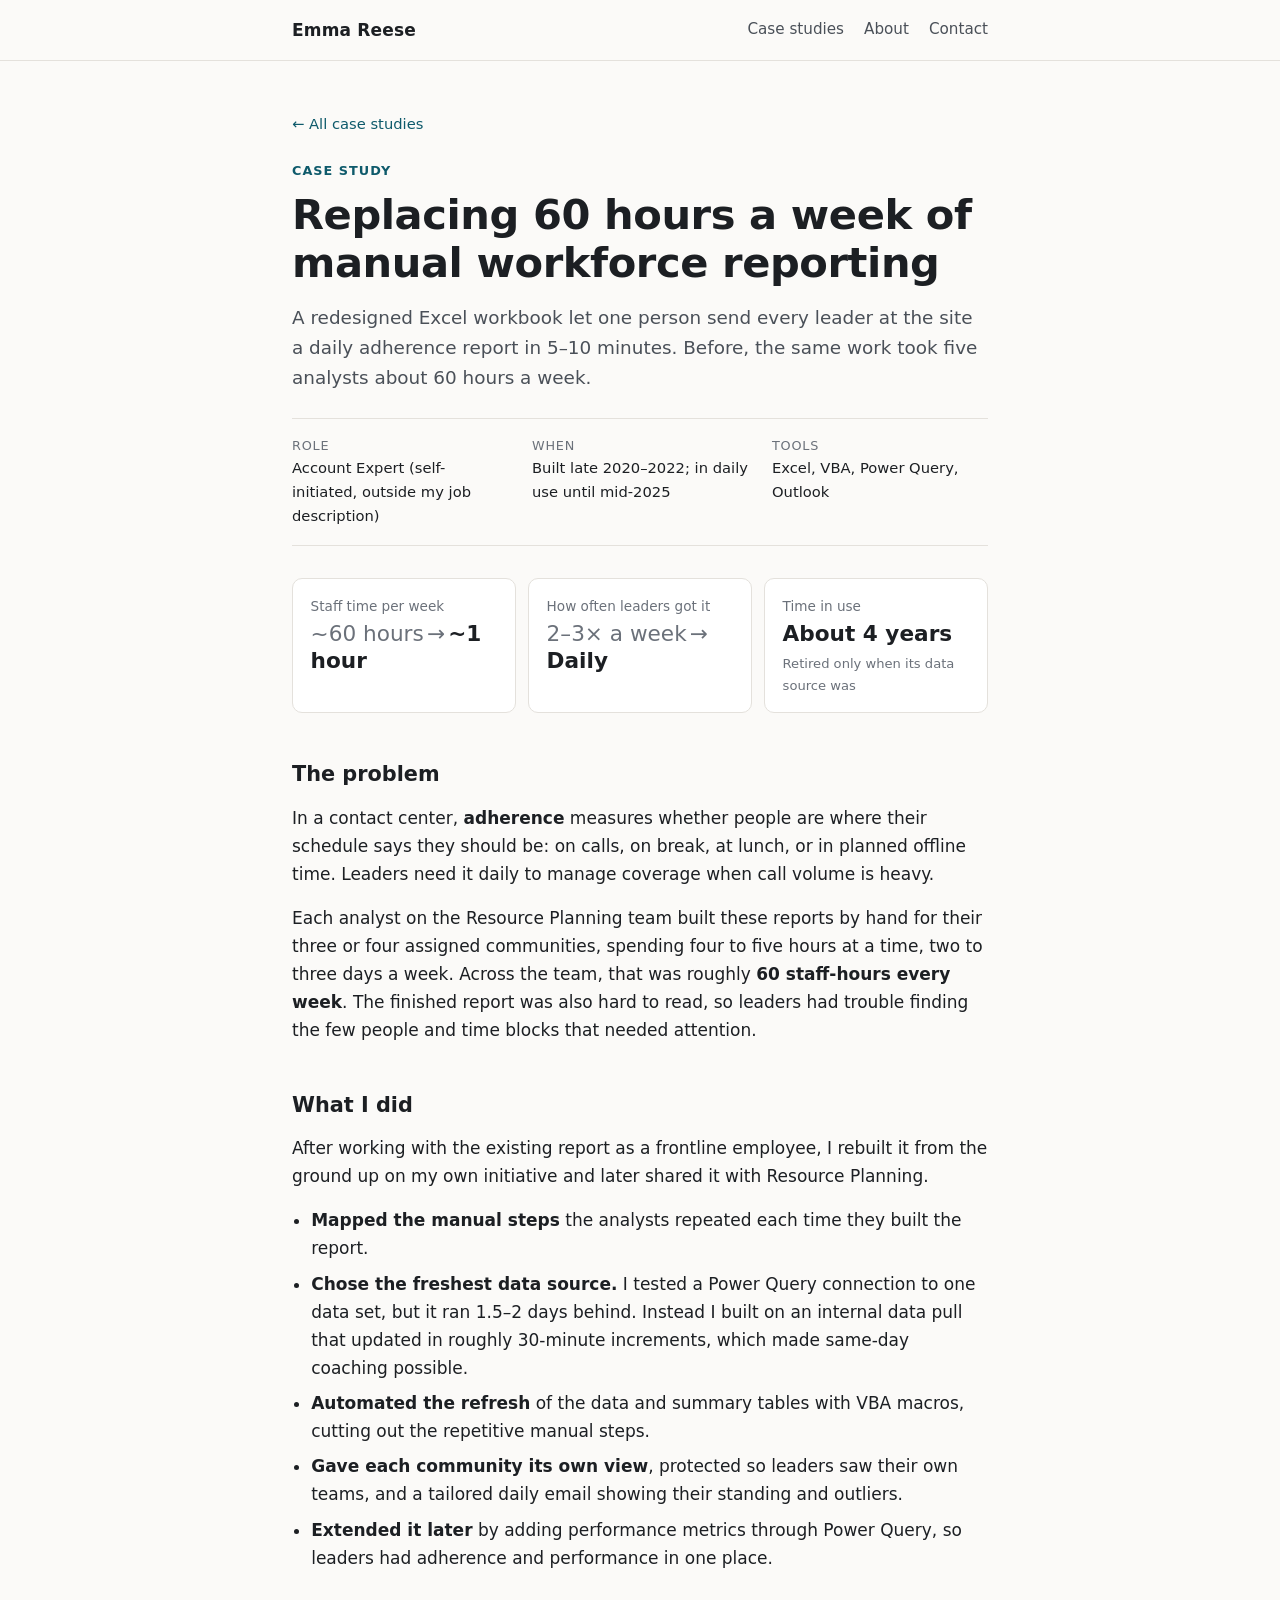
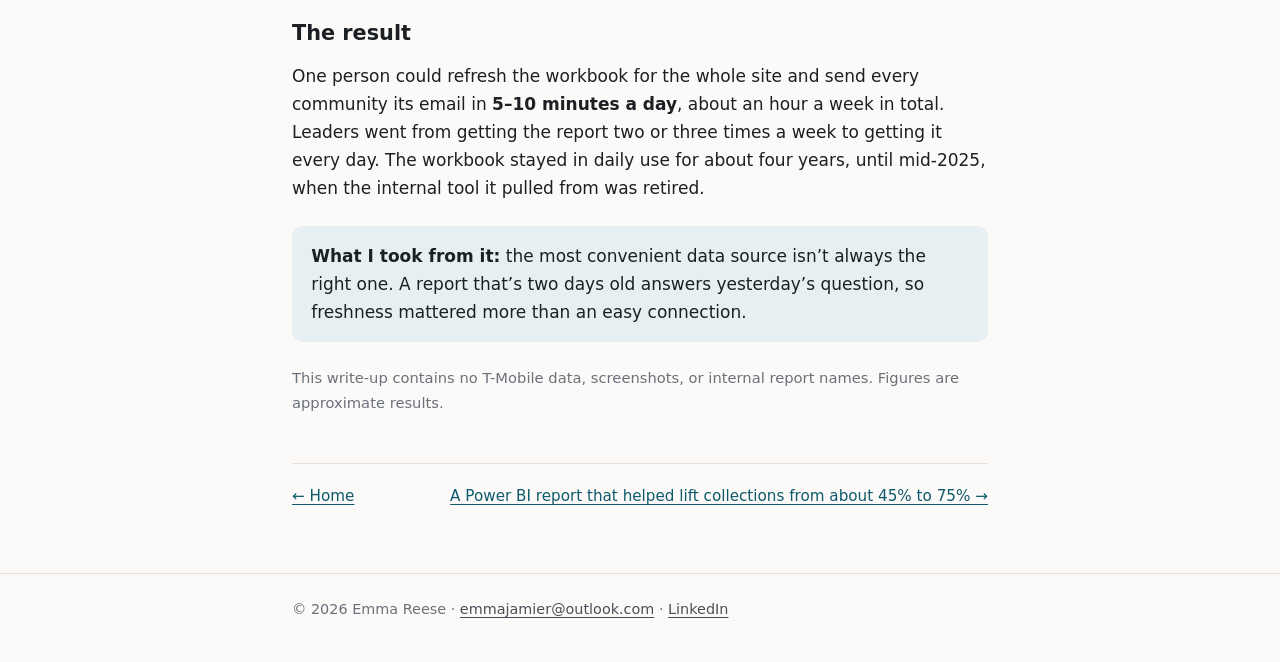
==== adherence-reporting.html @ 2f01b578 "Add files via upload" ====
<!DOCTYPE html>
<html lang="en">
<head>
<meta charset="utf-8">
<meta name="viewport" content="width=device-width, initial-scale=1">
<title>Replacing 60 hours a week of manual workforce reporting | Emma Reese</title>
<meta name="description" content="How a self-built Excel workbook replaced about 60 staff-hours a week of manual adherence reporting with a 5–10 minute daily process.">
<meta property="og:title" content="Replacing 60 hours a week of manual workforce reporting">
<meta property="og:description" content="How a self-built Excel workbook replaced about 60 staff-hours a week of manual adherence reporting with a 5–10 minute daily process.">
<link rel="stylesheet" href="style.css">
</head>
<body>
<header class="site-head">
  <div class="wrap">
    <a class="brand" href="index.html">Emma Reese</a>
    <nav aria-label="Main">
      <a href="index.html#case-studies">Case studies</a>
      <a href="index.html#about">About</a>
      <a href="index.html#contact">Contact</a>
    </nav>
  </div>
</header>

<main>
  <article class="wrap">
    <a class="back" href="index.html#case-studies">← All case studies</a>
    <p class="eyebrow">Case study</p>
    <h1>Replacing 60 hours a week of manual workforce reporting</h1>
    <p class="lede">A redesigned Excel workbook let one person send every leader at the site a daily adherence report in 5–10 minutes. Before, the same work took five analysts about 60 hours a week.</p>
    <dl class="meta">
      <div><dt>Role</dt><dd>Account Expert (self-initiated, outside my job description)</dd></div>
      <div><dt>When</dt><dd>Built late 2020–2022; in daily use until mid-2025</dd></div>
      <div><dt>Tools</dt><dd>Excel, VBA, Power Query, Outlook</dd></div>
    </dl>
    <div class="stats" role="list">
      <div class="stat" role="listitem">
        <p class="label">Staff time per week</p>
        <p class="value"><span class="from">~60 hours</span><span class="arrow" aria-hidden="true">→</span><span class="sr-only"> to </span>~1 hour</p>
      </div>
      <div class="stat" role="listitem">
        <p class="label">How often leaders got it</p>
        <p class="value"><span class="from">2–3× a week</span><span class="arrow" aria-hidden="true">→</span><span class="sr-only"> to </span>Daily</p>
      </div>
      <div class="stat" role="listitem">
        <p class="label">Time in use</p>
        <p class="value">About 4 years</p>
        <p class="note">Retired only when its data source was</p>
      </div>
    </div>

    <h2>The problem</h2>
    <p>In a contact center, <strong>adherence</strong> measures whether people are where their schedule says they should be: on calls, on break, at lunch, or in planned offline time. Leaders need it daily to manage coverage when call volume is heavy.</p>
    <p>Each analyst on the Resource Planning team built these reports by hand for their three or four assigned communities, spending four to five hours at a time, two to three days a week. Across the team, that was roughly <strong>60 staff-hours every week</strong>. The finished report was also hard to read, so leaders had trouble finding the few people and time blocks that needed attention.</p>

    <h2>What I did</h2>
    <p>After working with the existing report as a frontline employee, I rebuilt it from the ground up on my own initiative and later shared it with Resource Planning.</p>
    <ul class="clean">
      <li><strong>Mapped the manual steps</strong> the analysts repeated each time they built the report.</li>
      <li><strong>Chose the freshest data source.</strong> I tested a Power Query connection to one data set, but it ran 1.5–2 days behind. Instead I built on an internal data pull that updated in roughly 30-minute increments, which made same-day coaching possible.</li>
      <li><strong>Automated the refresh</strong> of the data and summary tables with VBA macros, cutting out the repetitive manual steps.</li>
      <li><strong>Gave each community its own view</strong>, protected so leaders saw their own teams, and a tailored daily email showing their standing and outliers.</li>
      <li><strong>Extended it later</strong> by adding performance metrics through Power Query, so leaders had adherence and performance in one place.</li>
    </ul>

    <h2>The result</h2>
    <p>One person could refresh the workbook for the whole site and send every community its email in <strong>5–10 minutes a day</strong>, about an hour a week in total. Leaders went from getting the report two or three times a week to getting it every day. The workbook stayed in daily use for about four years, until mid-2025, when the internal tool it pulled from was retired.</p>

    <div class="callout">
      <p><strong>What I took from it:</strong> the most convenient data source isn’t always the right one. A report that’s two days old answers yesterday’s question, so freshness mattered more than an easy connection.</p>
    </div>

    <p class="muted">This write-up contains no T-Mobile data, screenshots, or internal report names. Figures are approximate results.</p>
    <nav class="pager" aria-label="Case studies">
      <a href="index.html">← Home</a>
      <a href="collections-report.html">A Power BI report that helped lift collections from about 45% to 75% →</a>
    </nav>
  </article>
</main>

<footer class="site-foot">
  <div class="wrap">© 2026 Emma Reese · <a href="mailto:emmajamier@outlook.com">emmajamier@outlook.com</a> · <a href="https://linkedin.com/in/emmaj-reese">LinkedIn</a></div>
</footer>
</body>
</html>
---- style.css ----
:root {
  --bg: #fbfaf8;
  --surface: #ffffff;
  --ink: #1c1f23;
  --ink-2: #4a5058;
  --ink-3: #6b717a;
  --line: #e4e1dc;
  --accent: #0e5a6b;
  --accent-soft: #e6f0f2;
  --max: 46rem;
}
@media (prefers-color-scheme: dark) {
  :root {
    --bg: #15171a;
    --surface: #1d2024;
    --ink: #eceae6;
    --ink-2: #b9bcc1;
    --ink-3: #8d9198;
    --line: #2f3338;
    --accent: #7cc4d3;
    --accent-soft: #1f3338;
  }
}

* { box-sizing: border-box; }
html { -webkit-text-size-adjust: 100%; }
body {
  margin: 0;
  background: var(--bg);
  color: var(--ink);
  font: 17px/1.65 system-ui, -apple-system, "Segoe UI", Roboto, "Helvetica Neue", Arial, sans-serif;
}
a { color: var(--accent); text-underline-offset: 3px; }
a:hover { text-decoration-thickness: 2px; }
a:focus-visible { outline: 2px solid var(--accent); outline-offset: 3px; border-radius: 2px; }

.wrap { max-width: var(--max); margin: 0 auto; padding: 0 1.25rem; }

/* Header */
.site-head { border-bottom: 1px solid var(--line); }
.site-head .wrap { display: flex; justify-content: space-between; align-items: center; padding-top: 1rem; padding-bottom: 1rem; gap: 1rem; flex-wrap: wrap; }
.brand { font-weight: 700; color: var(--ink); text-decoration: none; letter-spacing: .01em; }
.site-head nav { display: flex; gap: 1.25rem; font-size: .95rem; }
.site-head nav a { color: var(--ink-2); text-decoration: none; }
.site-head nav a:hover { color: var(--accent); }

main { padding: 3rem 0 4rem; }

/* Type */
h1 { font-size: clamp(1.9rem, 4.5vw, 2.6rem); line-height: 1.15; margin: 0 0 1rem; letter-spacing: -.01em; }
h2 { font-size: 1.3rem; margin: 2.75rem 0 .75rem; }
h3 { font-size: 1.05rem; margin: 0 0 .35rem; }
p { margin: 0 0 1rem; }
.lede { font-size: 1.15rem; color: var(--ink-2); }
.eyebrow { font-size: .8rem; font-weight: 600; letter-spacing: .08em; text-transform: uppercase; color: var(--accent); margin: 0 0 .6rem; }
.muted { color: var(--ink-3); font-size: .92rem; }
ul.clean { padding-left: 1.2rem; margin: 0 0 1rem; }
ul.clean li { margin-bottom: .45rem; }

/* Stat tiles */
.stats { display: grid; grid-template-columns: repeat(auto-fit, minmax(13rem, 1fr)); gap: .75rem; margin: 2rem 0; }
.stat { background: var(--surface); border: 1px solid var(--line); border-radius: 10px; padding: 1rem 1.1rem; }
.stat .label { font-size: .85rem; color: var(--ink-3); margin: 0 0 .25rem; }
.stat .value { font-size: 1.35rem; font-weight: 700; line-height: 1.25; margin: 0; }
.stat .value .from { color: var(--ink-3); font-weight: 500; }
.stat .value .arrow { color: var(--ink-3); font-weight: 400; padding: 0 .2rem; }
.stat .note { font-size: .82rem; color: var(--ink-3); margin: .3rem 0 0; }

/* Case study cards */
.cards { display: grid; gap: .9rem; margin-top: 1rem; }
.card { display: block; background: var(--surface); border: 1px solid var(--line); border-radius: 10px; padding: 1.15rem 1.25rem; text-decoration: none; color: var(--ink); transition: border-color .15s, transform .15s; }
.card:hover { border-color: var(--accent); transform: translateY(-1px); }
.card h3 { color: var(--ink); }
.card p { margin: 0; color: var(--ink-2); font-size: .97rem; }
.card .tag { display: inline-block; margin-top: .6rem; font-size: .8rem; color: var(--accent); background: var(--accent-soft); padding: .15rem .55rem; border-radius: 99px; }

/* Case study page */
.meta { display: grid; grid-template-columns: repeat(auto-fit, minmax(10rem, 1fr)); gap: .5rem 1.5rem; border-top: 1px solid var(--line); border-bottom: 1px solid var(--line); padding: 1rem 0; margin: 1.5rem 0 0; font-size: .92rem; }
.meta dt { color: var(--ink-3); font-size: .8rem; text-transform: uppercase; letter-spacing: .06em; }
.meta dd { margin: 0; }
.callout { background: var(--accent-soft); border-radius: 10px; padding: 1rem 1.2rem; margin: 1.5rem 0; }
.callout p:last-child { margin: 0; }
.back { display: inline-block; font-size: .92rem; margin-bottom: 1.5rem; text-decoration: none; }
.pager { display: flex; justify-content: space-between; gap: 1rem; margin-top: 3rem; padding-top: 1.25rem; border-top: 1px solid var(--line); font-size: .95rem; flex-wrap: wrap; }

.chips { display: flex; flex-wrap: wrap; gap: .45rem; padding: 0; margin: .5rem 0 1rem; list-style: none; }
.chips li { font-size: .88rem; border: 1px solid var(--line); background: var(--surface); padding: .2rem .65rem; border-radius: 99px; }

/* Footer */
.site-foot { border-top: 1px solid var(--line); padding: 1.5rem 0 2.5rem; font-size: .9rem; color: var(--ink-3); }
.site-foot a { color: var(--ink-2); }

.sr-only { position: absolute; width: 1px; height: 1px; padding: 0; margin: -1px; overflow: hidden; clip: rect(0,0,0,0); white-space: nowrap; border: 0; }
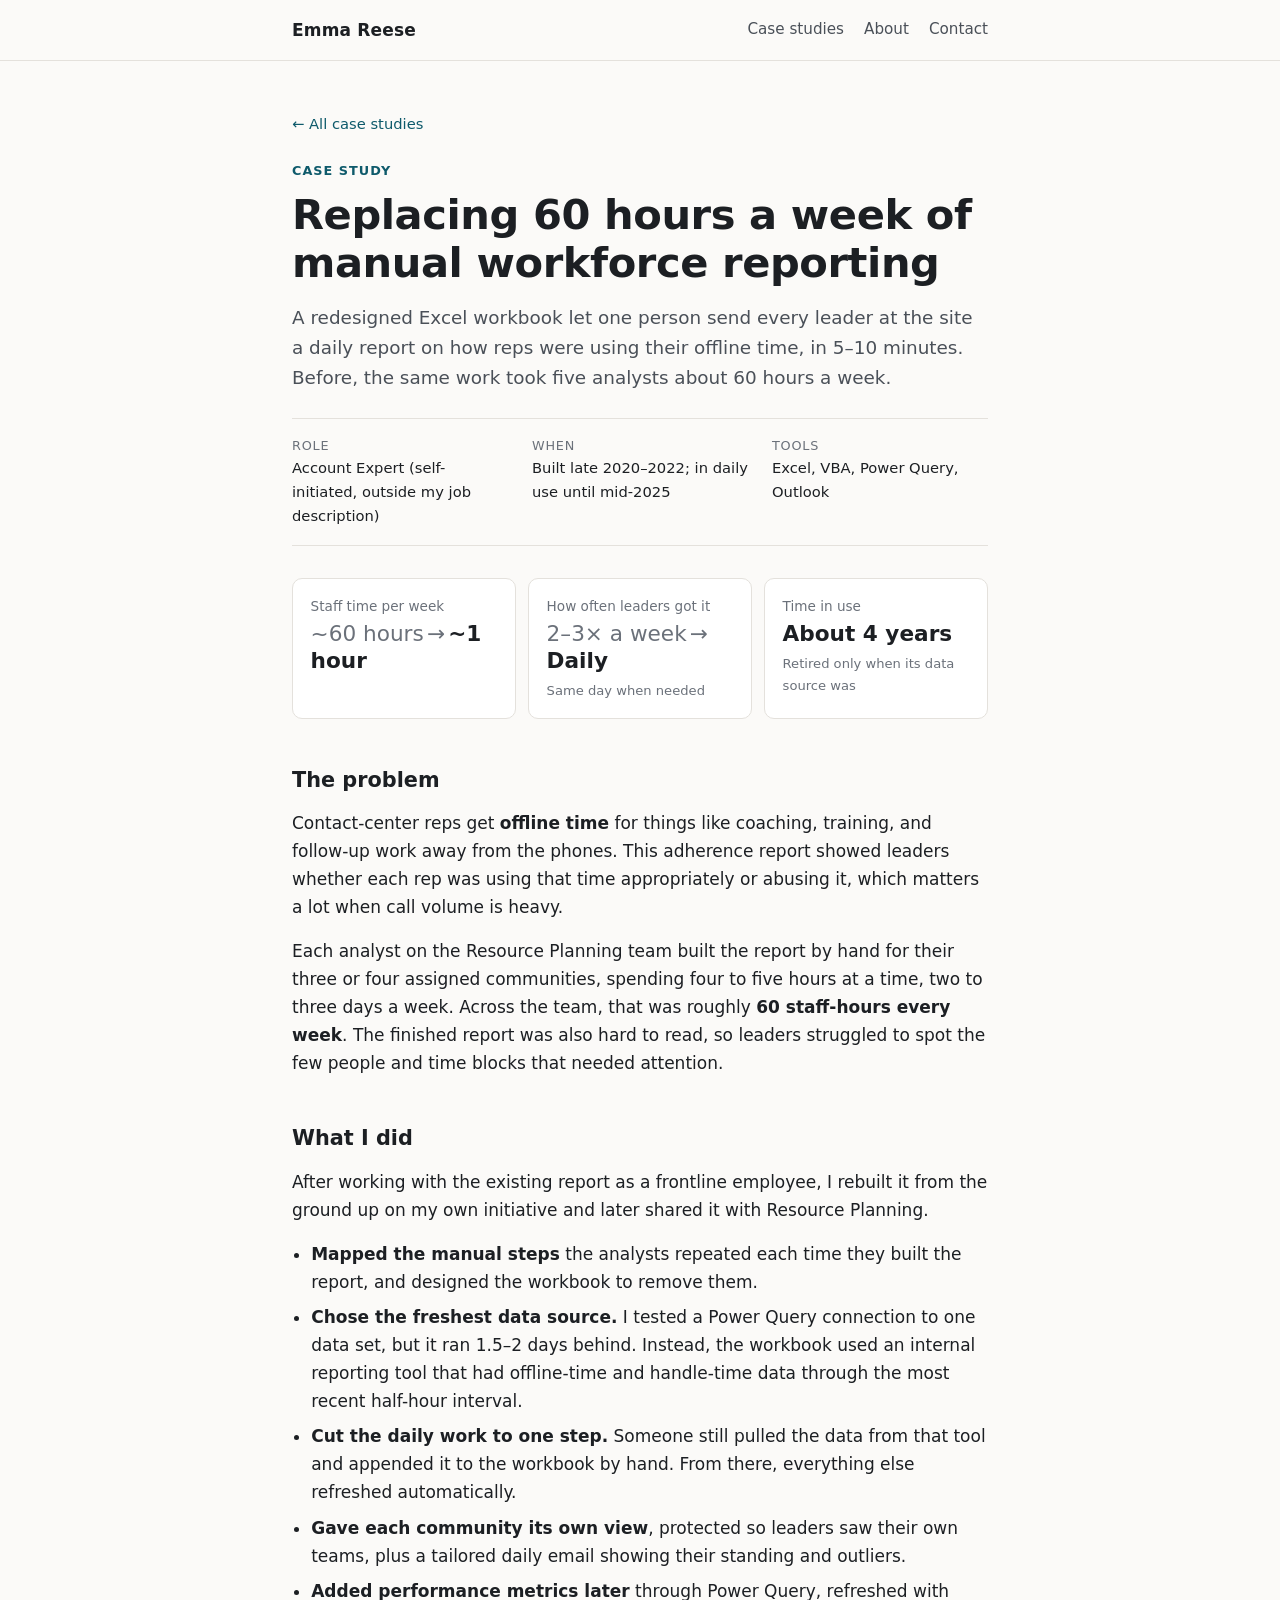
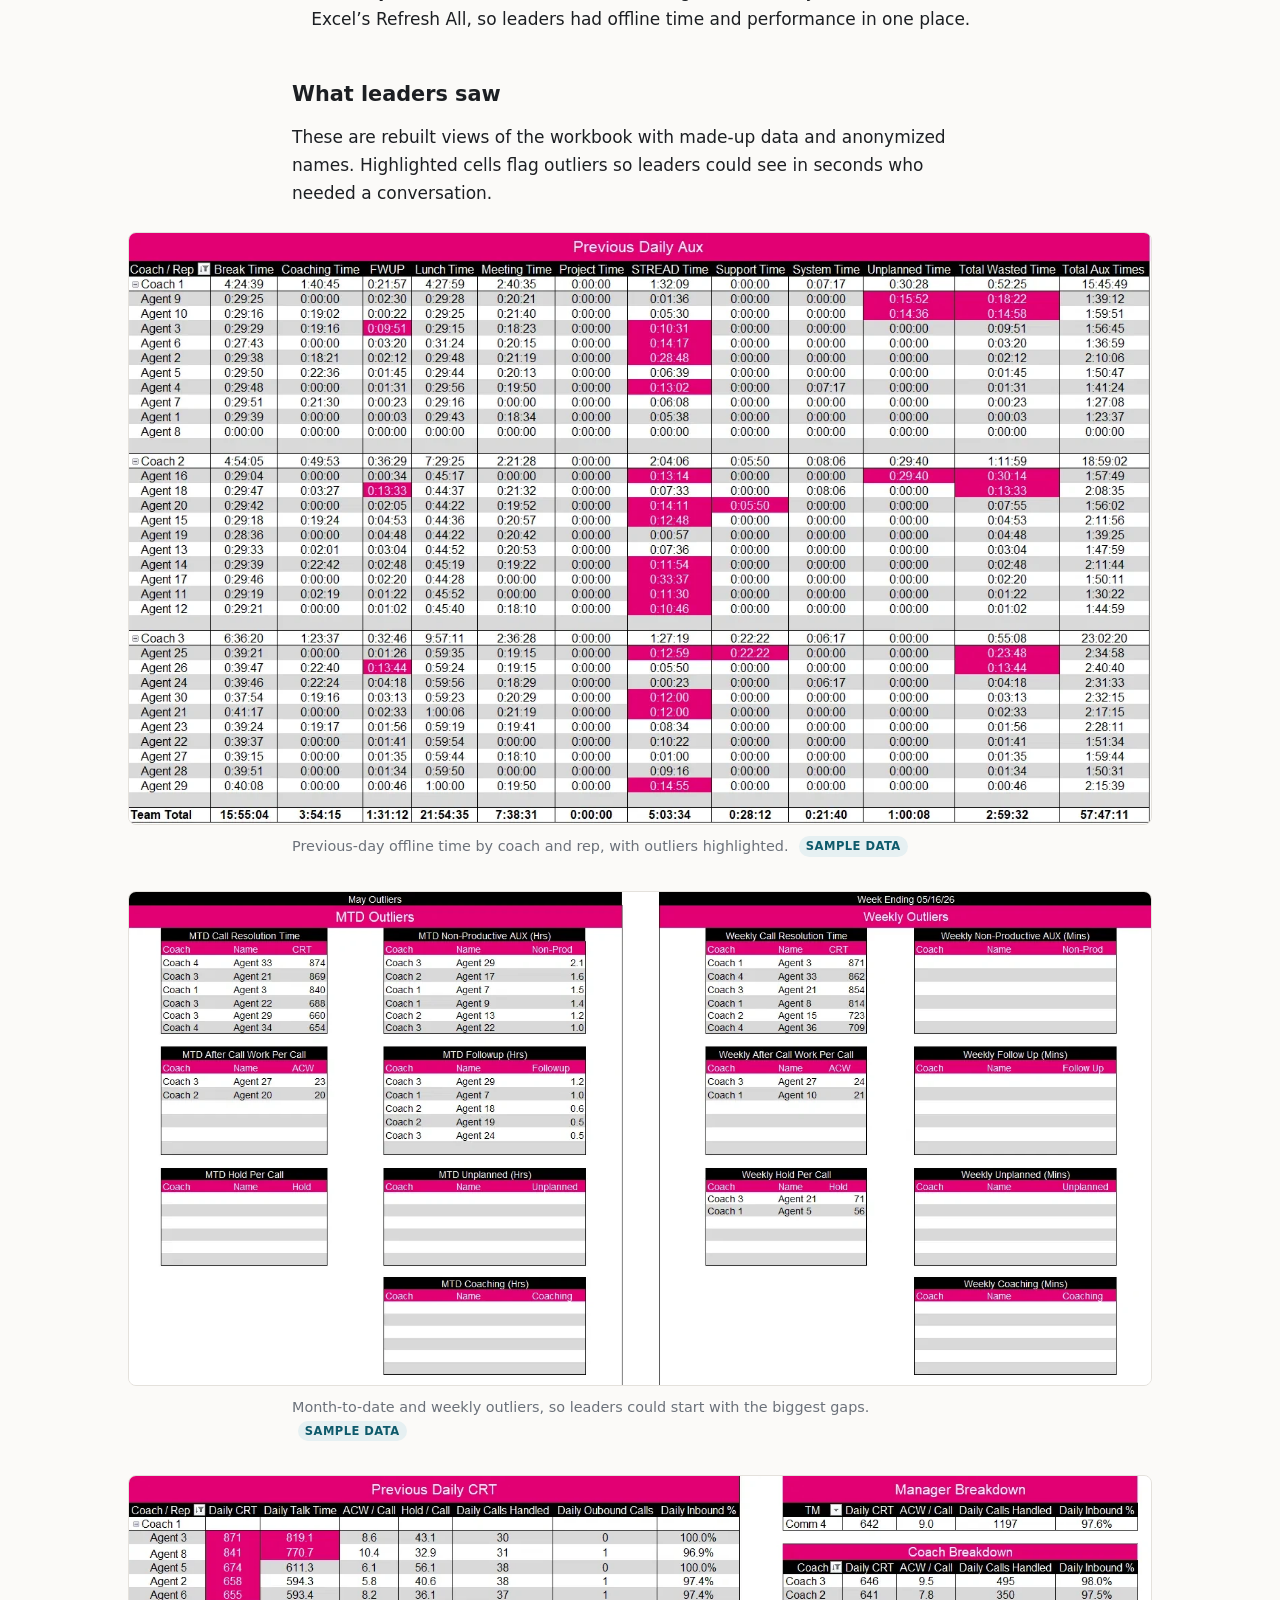
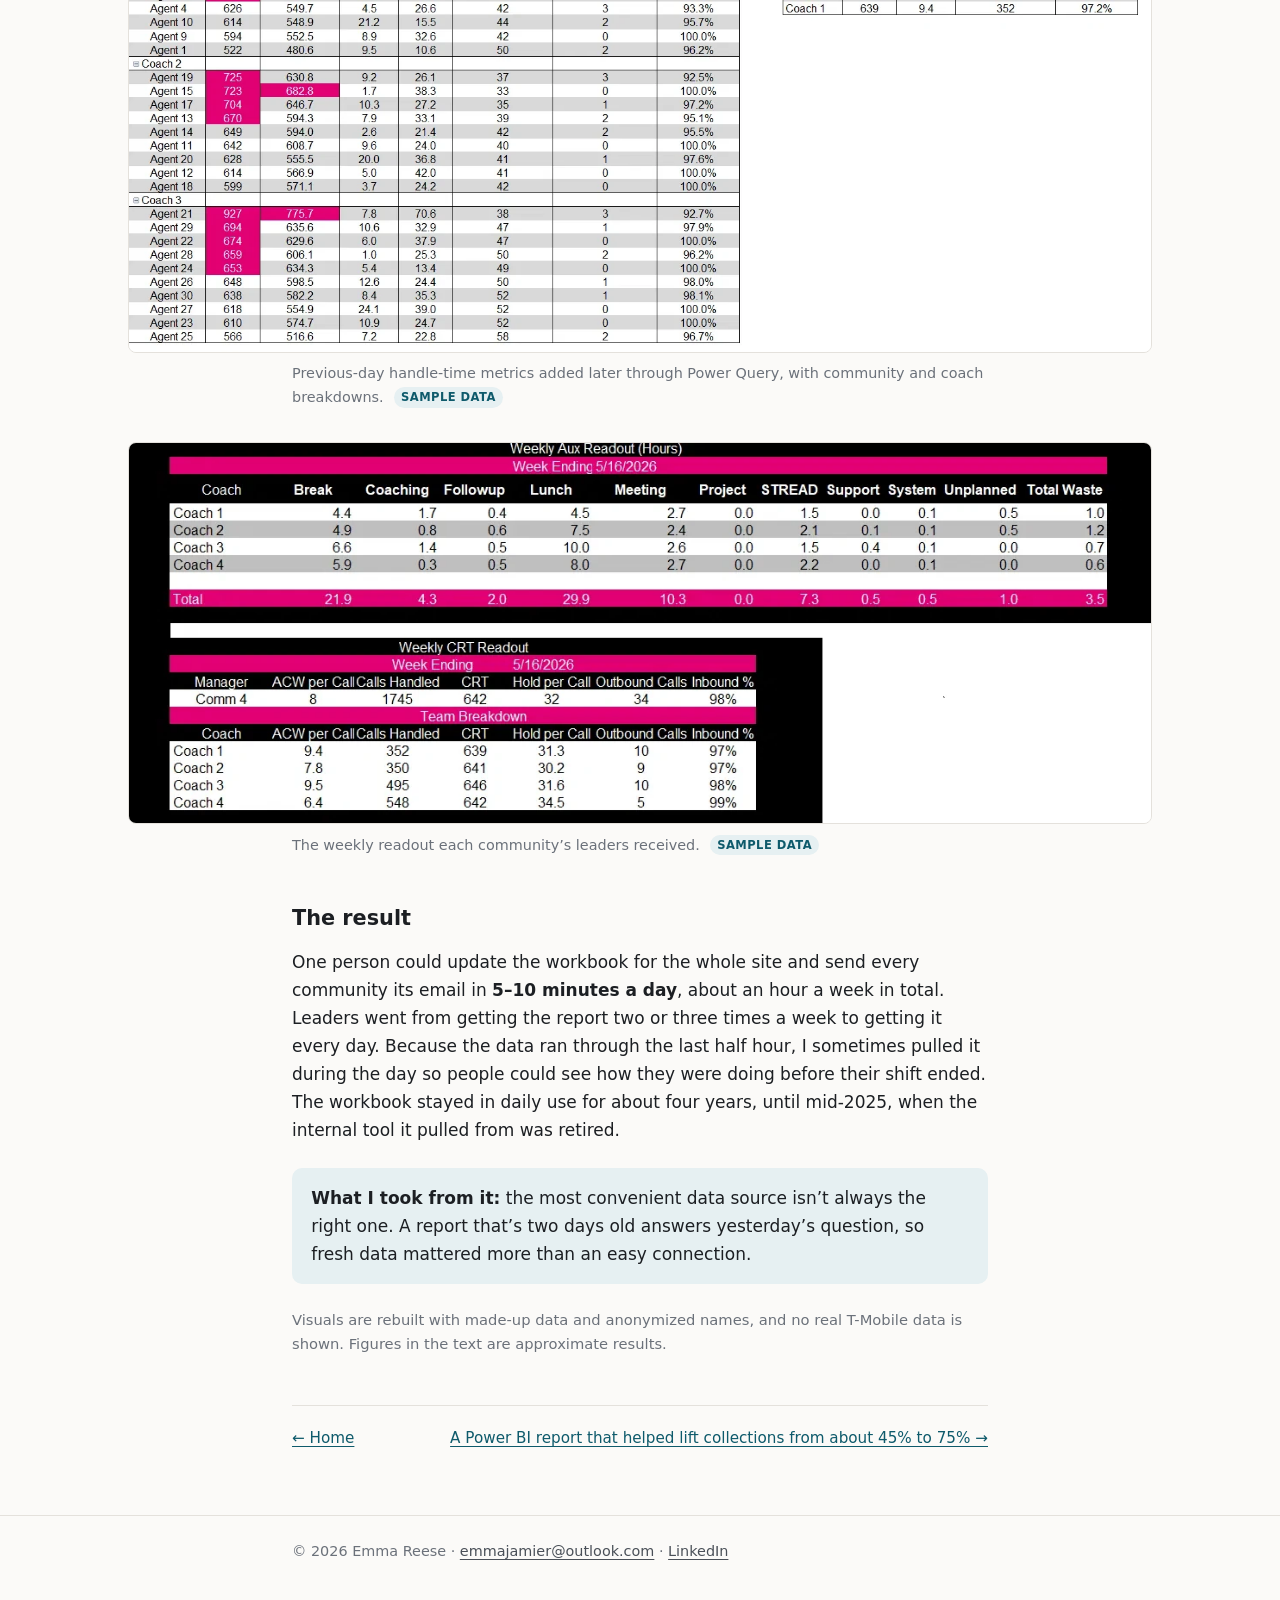
==== commit 819a81cf: "Add files via upload" ====
--- a/adherence-reporting.html
+++ b/adherence-reporting.html
@@ -4,9 +4,9 @@
 <meta charset="utf-8">
 <meta name="viewport" content="width=device-width, initial-scale=1">
 <title>Replacing 60 hours a week of manual workforce reporting | Emma Reese</title>
-<meta name="description" content="How a self-built Excel workbook replaced about 60 staff-hours a week of manual adherence reporting with a 5–10 minute daily process.">
+<meta name="description" content="How a self-built Excel workbook replaced about 60 staff-hours a week of manual offline-time adherence reporting with a 5–10 minute daily process.">
 <meta property="og:title" content="Replacing 60 hours a week of manual workforce reporting">
-<meta property="og:description" content="How a self-built Excel workbook replaced about 60 staff-hours a week of manual adherence reporting with a 5–10 minute daily process.">
+<meta property="og:description" content="How a self-built Excel workbook replaced about 60 staff-hours a week of manual offline-time adherence reporting with a 5–10 minute daily process.">
 <link rel="stylesheet" href="style.css">
 </head>
 <body>
@@ -26,7 +26,7 @@
     <a class="back" href="index.html#case-studies">← All case studies</a>
     <p class="eyebrow">Case study</p>
     <h1>Replacing 60 hours a week of manual workforce reporting</h1>
-    <p class="lede">A redesigned Excel workbook let one person send every leader at the site a daily adherence report in 5–10 minutes. Before, the same work took five analysts about 60 hours a week.</p>
+    <p class="lede">A redesigned Excel workbook let one person send every leader at the site a daily report on how reps were using their offline time, in 5–10 minutes. Before, the same work took five analysts about 60 hours a week.</p>
     <dl class="meta">
       <div><dt>Role</dt><dd>Account Expert (self-initiated, outside my job description)</dd></div>
       <div><dt>When</dt><dd>Built late 2020–2022; in daily use until mid-2025</dd></div>
@@ -40,6 +40,7 @@
       <div class="stat" role="listitem">
         <p class="label">How often leaders got it</p>
         <p class="value"><span class="from">2–3× a week</span><span class="arrow" aria-hidden="true">→</span><span class="sr-only"> to </span>Daily</p>
+        <p class="note">Same day when needed</p>
       </div>
       <div class="stat" role="listitem">
         <p class="label">Time in use</p>
@@ -49,27 +50,46 @@
     </div>
 
     <h2>The problem</h2>
-    <p>In a contact center, <strong>adherence</strong> measures whether people are where their schedule says they should be: on calls, on break, at lunch, or in planned offline time. Leaders need it daily to manage coverage when call volume is heavy.</p>
-    <p>Each analyst on the Resource Planning team built these reports by hand for their three or four assigned communities, spending four to five hours at a time, two to three days a week. Across the team, that was roughly <strong>60 staff-hours every week</strong>. The finished report was also hard to read, so leaders had trouble finding the few people and time blocks that needed attention.</p>
+    <p>Contact-center reps get <strong>offline time</strong> for things like coaching, training, and follow-up work away from the phones. This adherence report showed leaders whether each rep was using that time appropriately or abusing it, which matters a lot when call volume is heavy.</p>
+    <p>Each analyst on the Resource Planning team built the report by hand for their three or four assigned communities, spending four to five hours at a time, two to three days a week. Across the team, that was roughly <strong>60 staff-hours every week</strong>. The finished report was also hard to read, so leaders struggled to spot the few people and time blocks that needed attention.</p>
 
     <h2>What I did</h2>
     <p>After working with the existing report as a frontline employee, I rebuilt it from the ground up on my own initiative and later shared it with Resource Planning.</p>
     <ul class="clean">
-      <li><strong>Mapped the manual steps</strong> the analysts repeated each time they built the report.</li>
-      <li><strong>Chose the freshest data source.</strong> I tested a Power Query connection to one data set, but it ran 1.5–2 days behind. Instead I built on an internal data pull that updated in roughly 30-minute increments, which made same-day coaching possible.</li>
-      <li><strong>Automated the refresh</strong> of the data and summary tables with VBA macros, cutting out the repetitive manual steps.</li>
-      <li><strong>Gave each community its own view</strong>, protected so leaders saw their own teams, and a tailored daily email showing their standing and outliers.</li>
-      <li><strong>Extended it later</strong> by adding performance metrics through Power Query, so leaders had adherence and performance in one place.</li>
+      <li><strong>Mapped the manual steps</strong> the analysts repeated each time they built the report, and designed the workbook to remove them.</li>
+      <li><strong>Chose the freshest data source.</strong> I tested a Power Query connection to one data set, but it ran 1.5–2 days behind. Instead, the workbook used an internal reporting tool that had offline-time and handle-time data through the most recent half-hour interval.</li>
+      <li><strong>Cut the daily work to one step.</strong> Someone still pulled the data from that tool and appended it to the workbook by hand. From there, everything else refreshed automatically.</li>
+      <li><strong>Gave each community its own view</strong>, protected so leaders saw their own teams, plus a tailored daily email showing their standing and outliers.</li>
+      <li><strong>Added performance metrics later</strong> through Power Query, refreshed with Excel’s Refresh All, so leaders had offline time and performance in one place.</li>
     </ul>
 
+    <h2>What leaders saw</h2>
+    <p>These are rebuilt views of the workbook with made-up data and anonymized names. Highlighted cells flag outliers so leaders could see in seconds who needed a conversation.</p>
+    <figure class="shot">
+      <a href="images/aux-daily.webp"><img src="images/aux-daily.webp" alt="Table of previous-day offline time by coach and rep across categories such as break, coaching, follow-up, lunch, meetings, and unplanned time, with outliers highlighted in pink" loading="lazy"></a>
+      <figcaption>Previous-day offline time by coach and rep, with outliers highlighted. <span class="badge">Sample data</span></figcaption>
+    </figure>
+    <figure class="shot">
+      <a href="images/outliers.webp"><img src="images/outliers.webp" alt="Month-to-date and weekly outlier tables listing the reps with the highest handle time, after-call work, hold time, non-productive offline time, and follow-up time" loading="lazy"></a>
+      <figcaption>Month-to-date and weekly outliers, so leaders could start with the biggest gaps. <span class="badge">Sample data</span></figcaption>
+    </figure>
+    <figure class="shot">
+      <a href="images/crt-daily.webp"><img src="images/crt-daily.webp" alt="Table of previous-day handle time, talk time, after-call work, hold time, and calls handled by rep, with community and coach summaries" loading="lazy"></a>
+      <figcaption>Previous-day handle-time metrics added later through Power Query, with community and coach breakdowns. <span class="badge">Sample data</span></figcaption>
+    </figure>
+    <figure class="shot">
+      <a href="images/weekly-readout.webp"><img src="images/weekly-readout.webp" alt="Weekly summary of offline hours by category and handle-time metrics by coach for the community" loading="lazy"></a>
+      <figcaption>The weekly readout each community’s leaders received. <span class="badge">Sample data</span></figcaption>
+    </figure>
+
     <h2>The result</h2>
-    <p>One person could refresh the workbook for the whole site and send every community its email in <strong>5–10 minutes a day</strong>, about an hour a week in total. Leaders went from getting the report two or three times a week to getting it every day. The workbook stayed in daily use for about four years, until mid-2025, when the internal tool it pulled from was retired.</p>
+    <p>One person could update the workbook for the whole site and send every community its email in <strong>5–10 minutes a day</strong>, about an hour a week in total. Leaders went from getting the report two or three times a week to getting it every day. Because the data ran through the last half hour, I sometimes pulled it during the day so people could see how they were doing before their shift ended. The workbook stayed in daily use for about four years, until mid-2025, when the internal tool it pulled from was retired.</p>
 
     <div class="callout">
-      <p><strong>What I took from it:</strong> the most convenient data source isn’t always the right one. A report that’s two days old answers yesterday’s question, so freshness mattered more than an easy connection.</p>
+      <p><strong>What I took from it:</strong> the most convenient data source isn’t always the right one. A report that’s two days old answers yesterday’s question, so fresh data mattered more than an easy connection.</p>
     </div>
 
-    <p class="muted">This write-up contains no T-Mobile data, screenshots, or internal report names. Figures are approximate results.</p>
+    <p class="muted">Visuals are rebuilt with made-up data and anonymized names, and no real T-Mobile data is shown. Figures in the text are approximate results.</p>
     <nav class="pager" aria-label="Case studies">
       <a href="index.html">← Home</a>
       <a href="collections-report.html">A Power BI report that helped lift collections from about 45% to 75% →</a>
--- a/style.css
+++ b/style.css
@@ -91,3 +91,16 @@
 .site-foot a { color: var(--ink-2); }
 
 .sr-only { position: absolute; width: 1px; height: 1px; padding: 0; margin: -1px; overflow: hidden; clip: rect(0,0,0,0); white-space: nowrap; border: 0; }
+
+/* Timeline */
+.timeline { list-style: none; padding: 0; margin: 1rem 0 1.5rem; border-left: 2px solid var(--line); }
+.timeline li { position: relative; padding: 0 0 1rem 1.25rem; }
+.timeline li::before { content: ""; position: absolute; left: -6px; top: .55rem; width: 10px; height: 10px; border-radius: 50%; background: var(--surface); border: 2px solid var(--accent); }
+.timeline .when { display: block; font-size: .8rem; font-weight: 600; letter-spacing: .06em; text-transform: uppercase; color: var(--accent); }
+
+/* Screenshots */
+.shot { margin: 1.5rem 0 2rem; position: relative; left: 50%; transform: translateX(-50%); width: min(64rem, calc(100vw - 2.5rem)); }
+.shot img { display: block; width: 100%; height: auto; border: 1px solid var(--line); border-radius: 8px; background: #fff; }
+.shot a:hover img { border-color: var(--accent); }
+.shot figcaption { max-width: var(--max); margin: .6rem auto 0; padding: 0 1.25rem; font-size: .9rem; color: var(--ink-3); }
+.badge { display: inline-block; margin-left: .35rem; font-size: .72rem; font-weight: 600; letter-spacing: .04em; text-transform: uppercase; color: var(--accent); background: var(--accent-soft); padding: .05rem .45rem; border-radius: 99px; vertical-align: 1px; }
